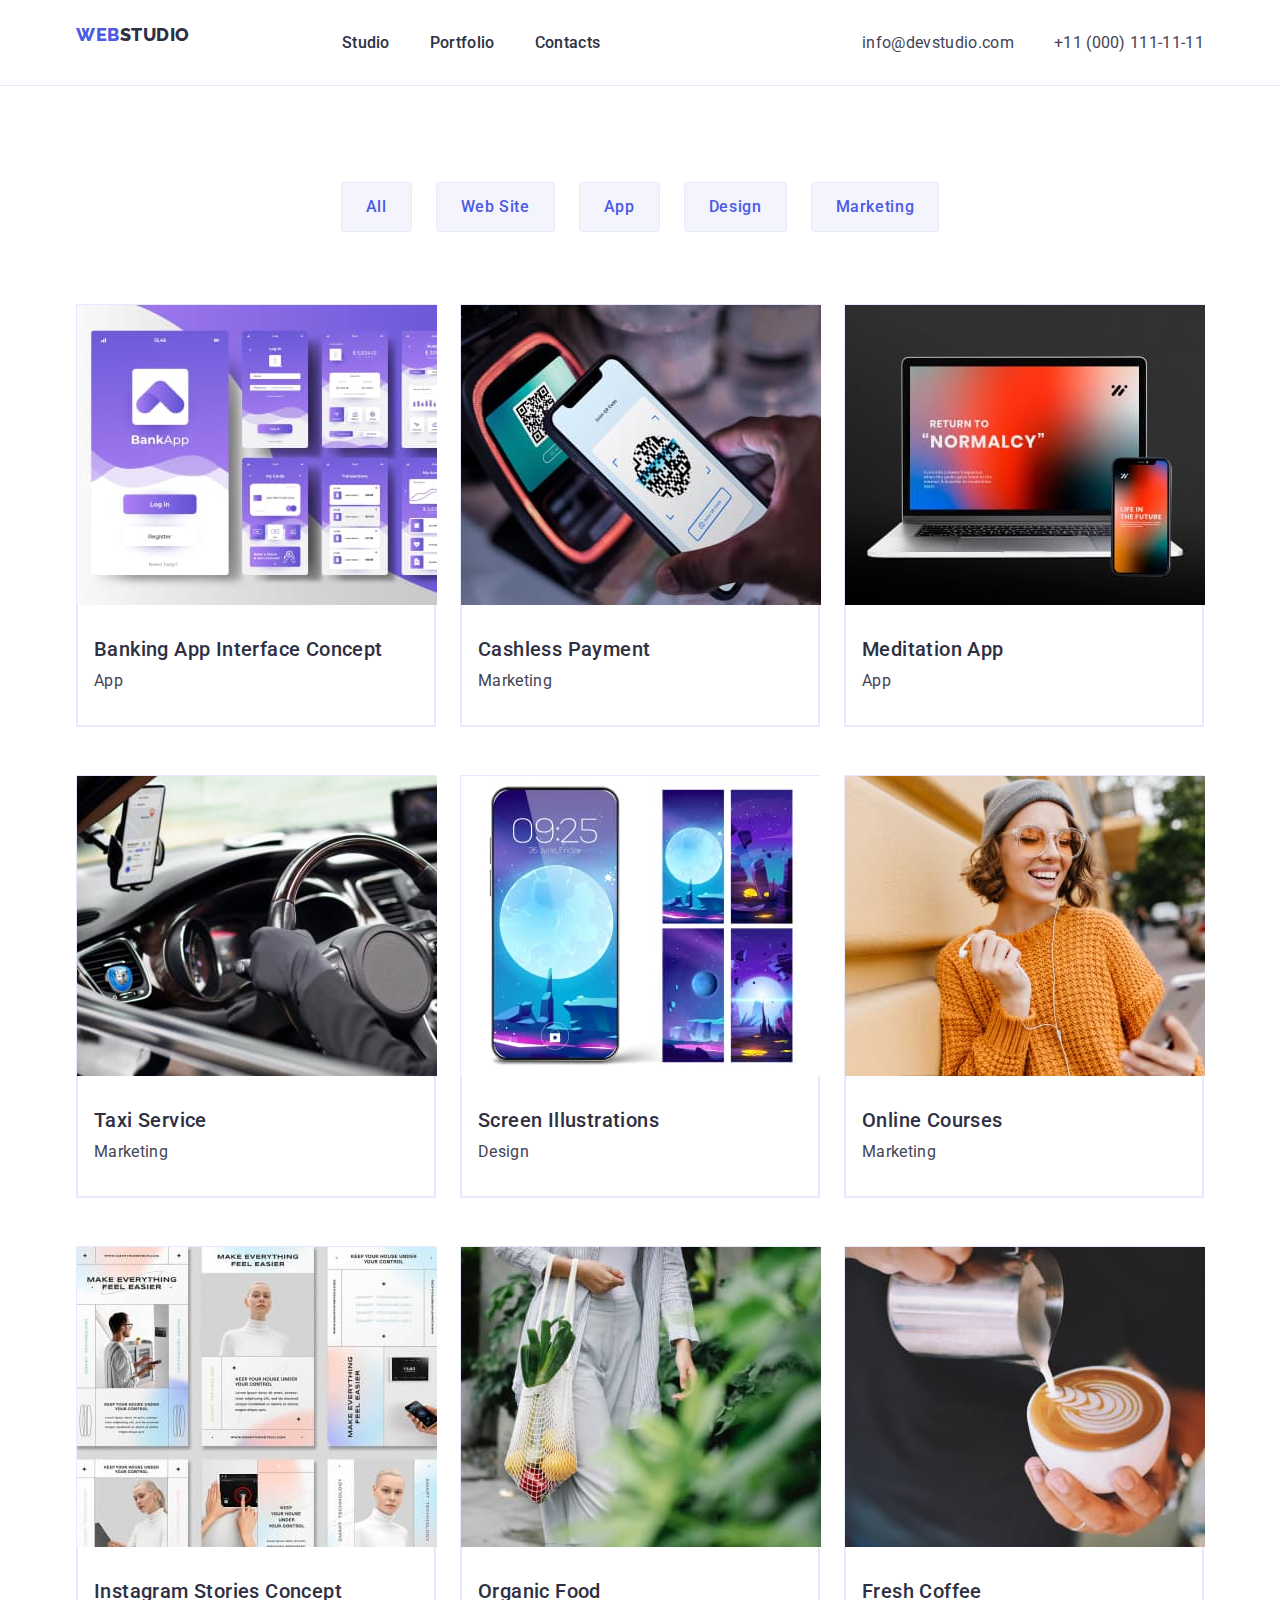
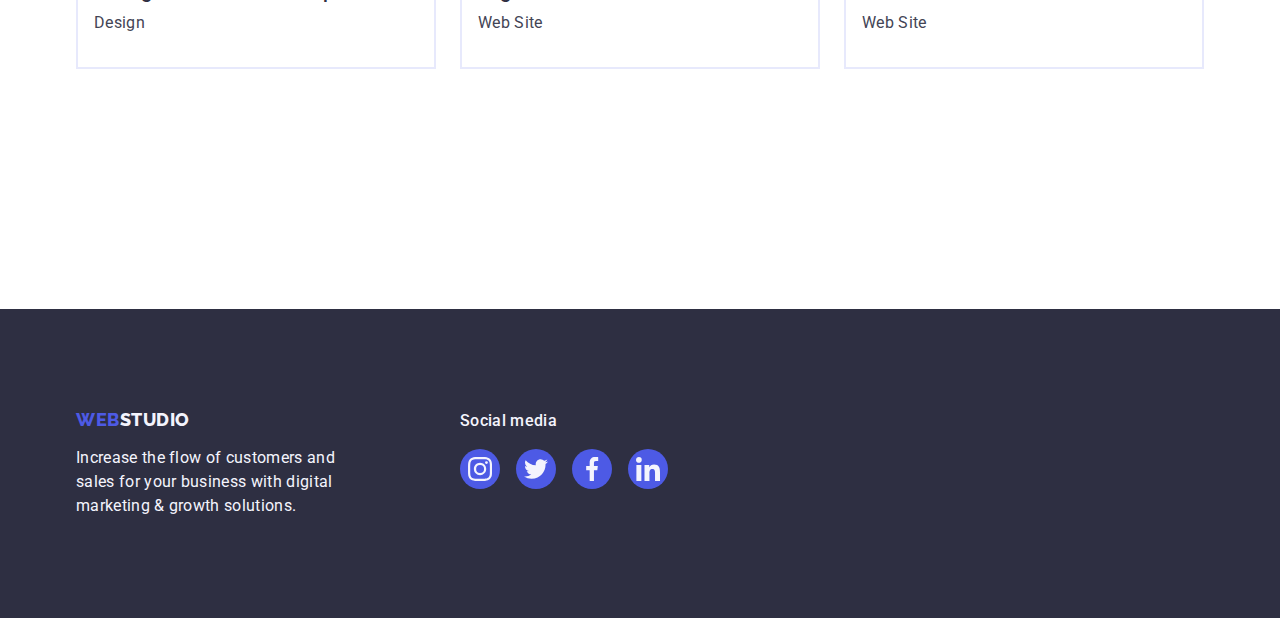
==== portfolio.html @ 10e0f99b "homework 4.1" ====
<!DOCTYPE html>
<html lang="en">

<head>
    <meta charset="UTF-8">
    <meta http-equiv="X-UA-Compatible" content="IE=edge">
    <meta name="viewport" content="width=device-width, initial-scale=1.0">
    <title>Document</title>
    <link rel="stylesheet"
        href="https://cdnjs.cloudflare.com/ajax/libs/modern-normalize/1.1.0/modern-normalize.min.css">
    <link rel="stylesheet" href="./css/styles.css">
    <link rel="preconnect" href="https://fonts.googleapis.com">
    <link rel="preconnect" href="https://fonts.gstatic.com" crossorigin>
    <link href="https://fonts.googleapis.com/css2?family=Raleway:wght@800&family=Roboto:wght@400;500;700&display=swap"
        rel="stylesheet">
</head>

<body>
    <!-- HEADER -->
    <header class="header">
        <div class="container page-header-cont">
            <nav class="navigation">
                <a class="logo-web link" href="./index.html">Web<span class="logo-studio link">Studio</span></a>
                <ul class="list menu">
                    <li class="menu-item"><a class="link menu-link" href="./index.html">Studio</a></li>
                    <li class="menu-item"><a class="link menu-link" href="./portfolio.html">Portfolio</a></li>
                    <li class="menu-item"><a class="link menu-link" href="">Contacts</a></li>
                </ul>
            </nav>
            <address class="adress">
                <ul class="list header-list">
                    <li class="item adress-item"><a class="link adress-link" href="mailto:info@devstudio.com">info@devstudio.com</a></li>
                    <li class="item"><a class="link adress-link" href="tel:+110001111111">+11 (000) 111-11-11</a></li>
                </ul>
            </address>
        </div>
            </header>
    <main>
        <section class="hero">
            <div class="container">
            <h1 hidden>RUBA</h1>
            <ul class="list porfolio-button">
                <li class="buttons-list"><button class="buttons" type="button">All</button></li>
                <li class="buttons-list"><button class="buttons" type="button">Web Site</button></li>
                <li class="buttons-list"><button class="buttons" type="button">App</button></li>
                <li class="buttons-list"><button class="buttons" type="button">Design</button></li>
                <li class="buttons-list"><button class="buttons" type="button">Marketing</button></li>
            </ul>
            <ul class="list portfolio-list">
                <li class="list-project">
                    <a class="link" href="">
                        <img src="./images/banking-interface.jpg" alt="app banking interface" width="360">
                        <div class="portfolio-img-character">
                        <h2 class="main-title">Banking App Interface Concept</h2>
                        <p class="paragraph">App</p>
                        </div>
                    </a>

                </li>
                <li class="list-project">
                    <a class="link" href="">
                        <img class="project-img" src="./images/payment.jpg" alt="pay phone" width="360">
                        <div class="portfolio-img-character">
                        <h2 class="main-title">Cashless Payment</h2>
                        <p class="paragraph">Marketing</p>
                        </div>
                    </a>

                </li>
                <li class="list-project">
                    <a class="link" href="">
                        <img class="project-img" src="./images/meditation-app.jpg" alt="phone with laptop" width="360">
                        <div class="portfolio-img-character">
                        <h2 class="main-title">Meditation App</h2>
                        <p class="paragraph">App</p>
                        </div>
                    </a>

                </li>
                <li class="list-project">
                    <a class="link" href="">
                        <img class="project-img" src="./images/taxi.jpg" alt="car with phone" width="360">
                        <div class="portfolio-img-character">
                        <h2 class="main-title">Taxi Service</h2>
                        <p class="paragraph">Marketing</p>
                        </div>
                    </a>

                </li>
                <li class="list-project">
                    <a class="link" href="">
                        <img class="project-img" src="./images/screen-illustration.jpg" alt="phone with illustration" width="360">
                        <div class="portfolio-img-character">
                        <h2 class="main-title">Screen Illustrations</h2>
                        <p class="paragraph">Design</p>
                        </div>
                    </a>

                </li>
                <li class="list-project">
                    <a class="link" href="">
                        <img class="project-img" src="./images/online-courses.jpg" alt="girl in sunglases" width="360">
                        <div class="portfolio-img-character">
                        <h2 class="main-title">Online Courses</h2>
                        <p class="paragraph">Marketing</p>
                        </div>
                    </a>

                </li>
                <li class="list-project">
                    <a class="link" href="">
                        <img class="project-img" src="./images/inst-stories.jpg" alt="instagram stories concept" width="360">
                        <div class="portfolio-img-character">
                        <h2 class="main-title">Instagram Stories Concept</h2>
                        <p class="paragraph">Design</p>
                        </div>
                    </a>

                </li>
                <li class="list-project">
                    <a class="link" href="">
                        <img class="project-img" src="./images/organic-food.jpg" alt="food in packet" width="360">
                        <div class="portfolio-img-character">
                        <h2 class="main-title">Organic Food</h2>
                        <p class="paragraph">Web Site</p>
                        </div>
                    </a>

                </li>
                <li class="list-project">
                    <a class="link" href="">
                        <img class="project-img" src="./images/fresh-coffee.jpg" alt="a cup of coffee" width="360">
                        <div class="portfolio-img-character">
                        <h2 class="main-title" >Fresh Coffee</h2>
                        <p class="paragraph">Web Site</p>
                        </div>
                    </a>

                </li>
            </ul>
        </div>
        </section>
    </main>
    <!-- Footer -->
    <footer class="footer">
        <div class="container cont-footer">
            <div class="main-info-footer">
                <a class=" link logo-footer" href="./index.html">Web<span
                        class="logo-studio-footer link">Studio</span></a>
                <p class="footer-p">Increase the flow of customers and sales for your business with digital marketing &
                    growth
                    solutions.</p>
            </div>
            <div class="contacts-icon-footer">
                <h2 class="footer-header">Social media</h2>
                <ul class="socials-footer">
                    <li class="social-items-footer list">
                        <a href="" class="social-link-footer" target=" blank" rel="noopener noreferrer">
                            <svg class="socials-icon-footer" width="24" height="24">
                                <use href="./images/icons.svg#icon-instagram2"></use>
                            </svg>
                        </a>
                    </li>
                    <li class="social-items-footer list">
                        <a href="" class="social-link-footer" target=" blank" rel="noopener noreferrer">
                            <svg class="socials-icon-footer" width="24" height="24">
                                <use href="./images/icons.svg#icon-twitter2"></use>
                            </svg>
                        </a>
                    </li>
                    <li class="social-items-footer list">
                        <a href="" class="social-link-footer" target=" blank" rel="noopener noreferrer">
                            <svg class="socials-icon-footer" width="24" height="24">
                                <use href="./images/icons.svg#icon-facebook2"></use>
                            </svg>
                        </a>
                    </li>
                    <li class="social-items-footer list">
                        <a href="" class="social-link-footer" target=" blank" rel="noopener noreferrer">
                            <svg class="socials-icon-footer" width="24" height="24">
                                <use href="./images/icons.svg#icon-linkedin2"></use>
                            </svg>
                        </a>
                    </li>
                </ul>
            </div>
        </div>
    </footer>
</body>

</html>
---- css/styles.css ----
:root {}

h1,
h2,
h3,
h4,
h5,
h6,
p {
    margin: 0;
}

ol,
ul {
    margin: 0;
    padding: 0;
}

img {
    display: block;
}

.list {
    list-style: none;
}

.link {
    text-decoration: none;
    cursor: pointer;
}

button {
    cursor: pointer;
}

.container {
    width: 1158px;
    margin-left: auto;
    margin-right: auto;
    padding-left: 15px;
    padding-right: 15px;
}


body {
    font-family: 'Roboto', sans-serif;
    color: #434455;
    background-color: #FFFFFF;
}

.main-title {
    font-weight: 500;
    font-size: 20px;
    line-height: 1.2;
    letter-spacing: 0.02em;
    color: #2E2F42;

    margin-bottom: 8px;

}

/* HEADER */
.header {
    padding-top: 24px;
    padding-bottom: 24px;
    border-bottom: 1px solid #e7e9fc
}

.page-header-cont {
    display: flex;
    align-items: center;
}

.navigation {
    display: flex;
    align-items: center;
}

.logo-web {
    font-family: 'Raleway';
    font-style: normal;
    font-size: 18px;
    font-weight: 800;
    font-size: 18px;
    line-height: 1.17;
    display: flex;
    align-items: center;
    letter-spacing: 0.03em;
    text-transform: uppercase;
    color: #4D5AE5;

    margin-right: 76px;

    margin-bottom: 16px;
}

.logo-studio {
    font-weight: 800;
    font-size: 18px;
    line-height: 1.17;
    display: flex;
    align-items: center;
    letter-spacing: 0.03em;
    text-transform: uppercase;
    color: #2E2F42;

    margin-right: 76px;
}

.menu-link {
    font-weight: 500;
    font-size: 16px;
    line-height: 24px;
    letter-spacing: 0.02em;
    color: #2E2F42;
    font-family: 'Roboto';

    padding: 24px 0;

}

.menu :not(:last-child) {
    margin-right: 40px;
}


.menu-link:hover,
.menu-link:focus {
    font-weight: 500;
    font-size: 16px;
    line-height: 24px;
    letter-spacing: 0.02em;
    color: #404BBF;
}

.menu {
    display: flex;
    align-items: center;
}


/* HEADER ADRESS */
.adress {
    font-style: normal;
    margin-left: auto;

}

.adress-link {
    font-size: 16px;
    line-height: 24px;
    letter-spacing: 0.02em;
    color: #434455;
}

.adress-link:hover,
.adress-link:focus {
    font-weight: 400;
    font-size: 16px;
    line-height: 24px;
    letter-spacing: 0.02em;
    color: #404BBF;
}

.header-list {
    display: flex;
    margin-right: auto;
}

.adress-item {
    margin-right: 40px;
}

/* First section */
.first-section {
    padding: 188px 0;
    text-align: center;
    background-image: linear-gradient(to right,
            rgba(46, 47, 66, 0.7),
            rgba(46, 47, 66, 0.7)),
        url(../images/people-office.jpg);

    background-repeat: no-repeat;
    background-position: center;
    background-size: cover;
}

.main-button {
    font-style: normal;
    font-weight: 500;
    font-size: 16px;
    line-height: 24px;
    display: flex;
    align-items: center;
    letter-spacing: 0.04em;
    color: #FFFFFF;
    background: #4D5AE5;

    padding: 16px 32px 16px 32px;
    min-width: 170px;
    display: block;
    min-width: 169px;
    height: 56px;
    border: none;
    border-radius: 4px;
    margin-left: 490px;
}

.main-button:hover,
.main-button:focus {
    background-color: #404BBF
}

.tags-h {
    font-weight: 700;
    font-size: 56px;
    line-height: 1.07;
    text-align: center;
    letter-spacing: 0.02em;
    color: #FFFFFF;

    max-width: 496px;
    margin-bottom: 48px;
    margin-left: 350px;
}

/* CHARACTERISTIC */
.second-section {
    padding: 120px 0;
}

.characteristic-list {
    display: flex;
}

.characteristic-list :not(:last-child) {
    margin-right: 24px;
}


.paragraph {
    font-size: 16px;
    line-height: 24px;
    letter-spacing: 0.02em;
    color: #434455;
}

.number-list-character {
    width: calc((100% - 72px) / 4);
}

.number-list-character::before {
    content: "";
    display: block;
    height: 112px;
    background: #F4F4FD;
    border-radius: 4px;
    background-size: contain;
    background-repeat: no-repeat;
    background-position: center;


    margin-bottom: 8px;
}

.number-list-character:nth-child(1)::before {
    background-image: url(../images/strategy.png);
}

.number-list-character:nth-child(2)::before {
    background-image: url(../images/punctuality.png);
}

.number-list-character:nth-child(3)::before {
    background-image: url(../images/delligence.png);
}

.number-list-character:nth-child(4)::before {
    background-image: url(../images/tehnologis.png);
}

/* WHAT ARE WE DOING */
.doing-list {
    display: flex;
    justify-content: center;
}

.doing-list :not(:last-child) {
    margin-right: 24px;
}

.doing-section {
    padding-bottom: 120px;

}

.title {
    font-weight: 700;
    font-size: 36px;
    line-height: 1.11;
    text-align: center;
    letter-spacing: 0.02em;
    text-transform: capitalize;
    color: #2E2F42;

    margin-bottom: 72px;
}

.doing-list-number {
    width: calc((100% - 48px) / 3);
}

/* OUR TEAM */
.our-team {
    padding: 120px 0;
    background: #F4F4FD;
}

.our-team-list {
    display: flex;
    background-color: #FFFFFF;

}

.our-team-list {
    gap: 24px;
}



.characteristic-team {
    padding: 32px 16px;
    border-radius: 0px 0px 4px 4px;
    background: #FFFFFF;
    box-shadow: 0px 1px 6px rgba(46, 47, 66, 0.08), 0px 1px 1px rgba(46, 47, 66, 0.16), 0px 2px 1px rgba(46, 47, 66, 0.08);
    border-radius: 0px 0px 4px 4px;
}

.first-list-punkt {
    text-align: center;
    width: calc((100% - 72px) / 4);
}

.socials {
    display: flex;
    gap: 24px;
    margin-top: 8px;
}

.social-link {
    width: 40px;
    height: 40px;
    background-color: #4D5AE5;
    display: flex;
    border-radius: 50%;
    align-items: center;
    justify-content: center;
    color: #F4F4FD;
}

.socials-icon {
    fill: currentColor;
}

.social-link:hover,
.social-link:focus {
    background-color: #404BBF;
}

/* CUSTOMERS */

.sec-cust {
    padding-bottom: 120px;
}

.customers {
    display: flex;
    list-style: none;
    align-items: center;
    justify-content: center;
    gap: 24px;
}

.link-customers {
    color: #8E8F99;
    border: 1px solid #8E8F99;
    border-radius: 4px;
    width: 168px;
    height: 88px;
    display: flex;
    align-items: center;
    justify-content: center;
}

.customers-icon {
    fill: currentColor;
}

.customers-icon:hover,
.customers-icon:focus {
    color: #404BBF;
}

.link-customers:hover,
.link-customers:focus {
    border-color: #404BBF;
}

/* FOOTER */


.footer {
    font-size: 16px;
    line-height: 24px;
    letter-spacing: 0.02em;
    color: #F4F4FD;
    background: #2E2F42;
    padding: 100px 0;
}

.footer-p {
    width: 264px;
}

.logo-studio-footer {
    font-family: 'Raleway', sans-serif;
    font-style: normal;
    font-weight: 800;
    font-size: 18px;
    line-height: 1.17;
    display: flex;
    align-items: center;
    letter-spacing: 0.03em;
    text-transform: uppercase;
    color: #F4F4FD;
}

.cont-footer {
    display: flex;
}
.footer-header {
    font-weight: 500;
    font-style: normal;
    font-size: 16px;
    line-height: 1.5;
    margin-bottom: 16px;
}

.socials-footer{
    display: flex;
    list-style: none;
    align-items: center;
    justify-content: center;
    gap: 16px;
}
.social-link-footer{
    width: 40px;
    height: 40px;
    background-color: #4D5AE5;
    display: flex;
    border-radius: 50%;
    align-items: center;
    justify-content: center;
    color: #F4F4FD;
}
.socials-icon-footer {
    fill: currentColor;
}

.social-link-footer:hover,
.social-link-footer:focus {
    background-color: #31D0AA;
}
.contacts-icon-footer{
    margin-left: 120px;
}

/* BUTTONS */


.buttons {
    font-weight: 500;
    font-size: 16px;
    line-height: 1.5;
    display: flex;
    align-items: center;
    text-align: center;
    letter-spacing: 0.04em;
    color: #4D5AE5;

    display: flex;
    flex-direction: row;
    align-items: flex-start;
    padding: 11px 23px;
    gap: 24px;
    background-color: #F4F4FD;
    border: 1px solid #e7e9fc;
    border-radius: 4px;
    padding: 12px 24px;
}

.buttons:hover,
.buttons:focus {
    color: #FFFFFF;
    background-color: #404BBF;
    border: 1px solid transparent;
}

.four-section {
    background-color: #F4F4FD;
}

.first-list-punkt {
    background-color: #FFFFFF;
}

/* PORTFOLIOHERO */
.hero {
    padding: 96px 0 120px;
}

.buttons-list {}

.porfolio-button {
    display: flex;
    align-items: center;
    gap: 24px;
    margin-bottom: 72px;
    justify-content: center;

}


.portfolio-list {
    display: flex;
    justify-content: center;
    flex-wrap: wrap;
    column-gap: 24px;
    row-gap: 48px;
}


.portfolio-list {
    padding-bottom: 120px;
}

.list-project {
    width: calc((100% - 48px) / 3);
    border: 1px solid #E7E9FC;
}

.portfolio-img-character {
    text-decoration: none;
    padding: 32px 16px;
    border: 1px solid #e7e9fc;
    border-top: none;
}

.logo-footer {
    display: inline-block;
    font-family: 'Raleway';
    font-style: normal;
    font-weight: 800;
    font-size: 18px;
    line-height: 21px;

    align-items: center;
    letter-spacing: 0.03em;
    text-transform: uppercase;
    color: #4D5AE5;

    flex: none;
    order: 0;
    flex-grow: 0;
    margin-bottom: 16px;
}


.logo-studio-footer {
    display: inline-block;
}
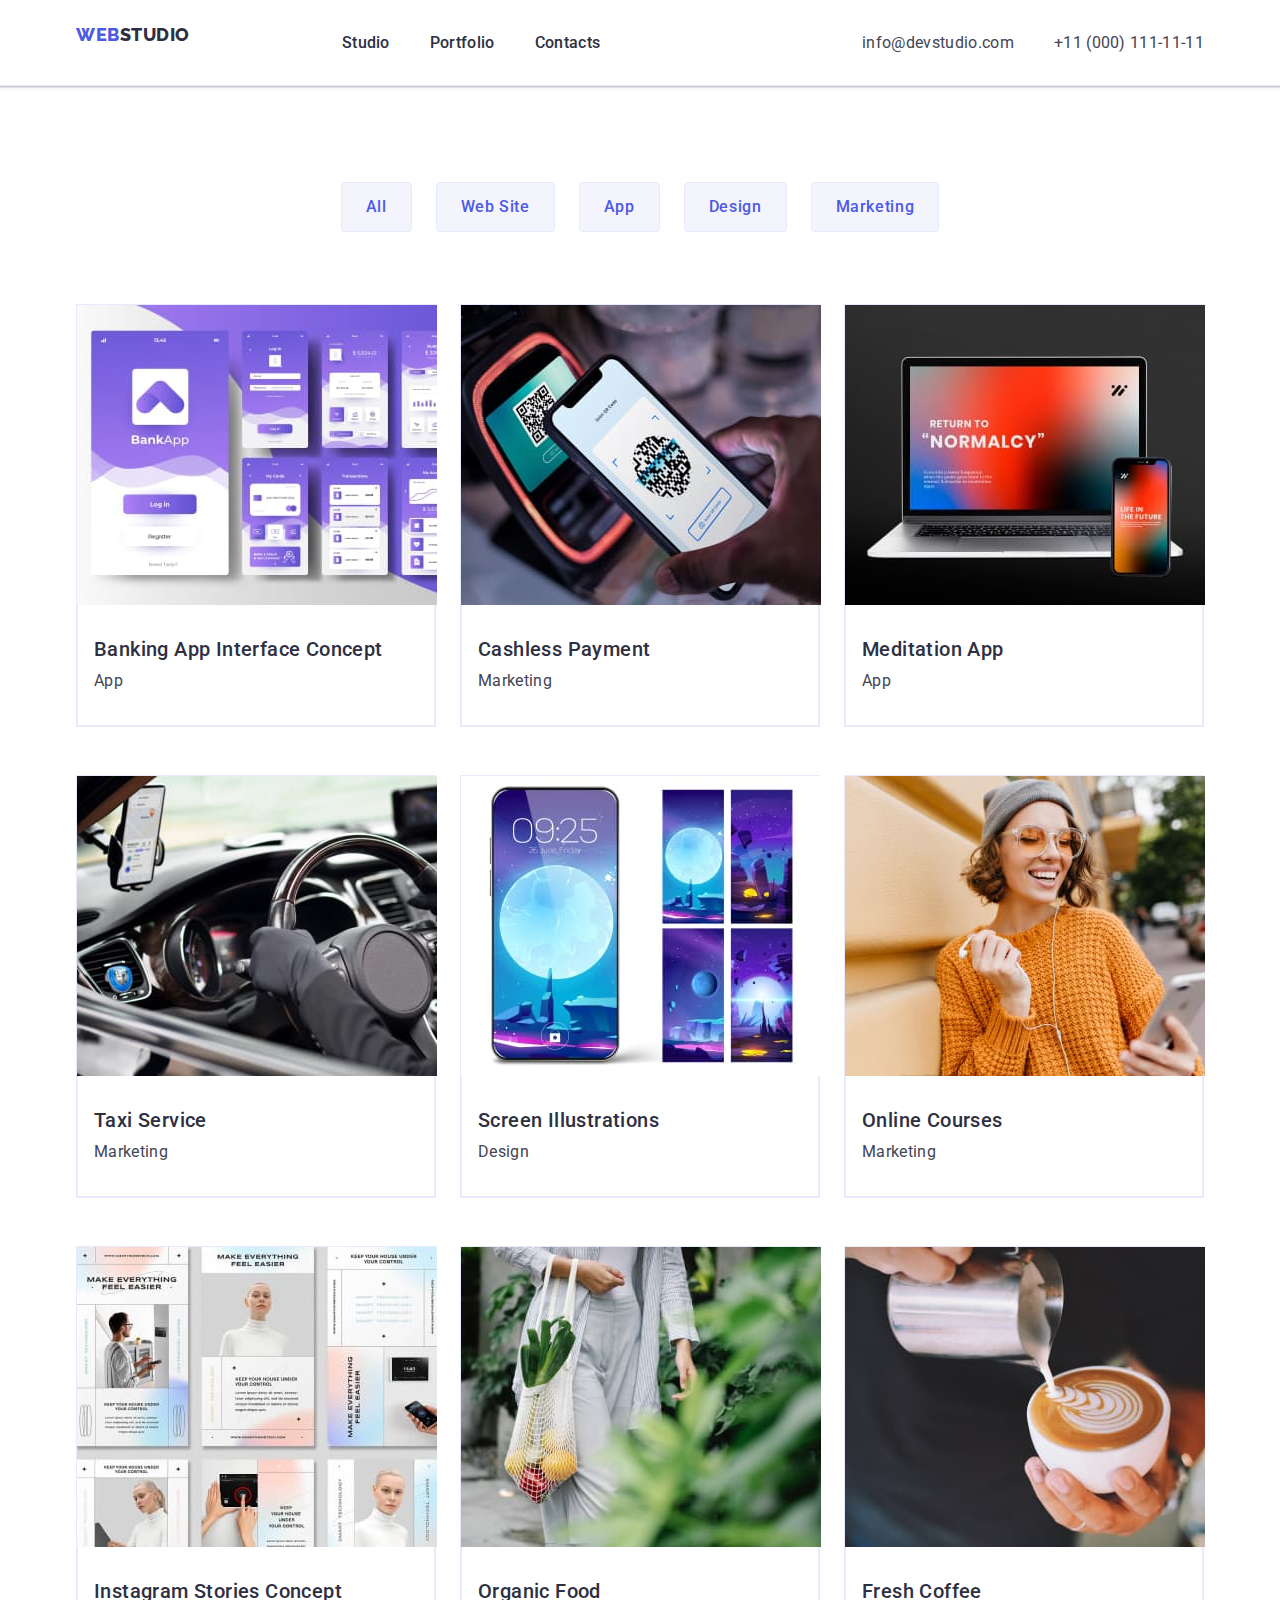
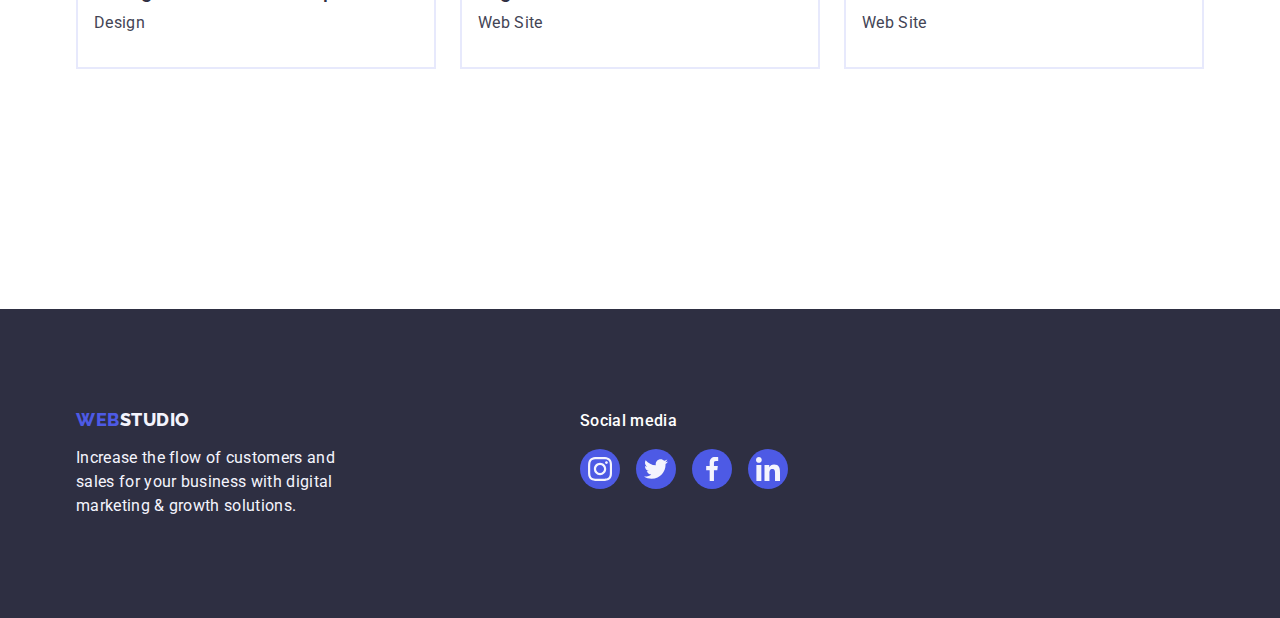
==== commit b3192965: "homeqork 4.3" ====
--- a/portfolio.html
+++ b/portfolio.html
@@ -48,7 +48,7 @@
             </ul>
             <ul class="list portfolio-list">
                 <li class="list-project">
-                    <a class="link" href="">
+                    <a class="link portfolio-link" href="">
                         <img src="./images/banking-interface.jpg" alt="app banking interface" width="360">
                         <div class="portfolio-img-character">
                         <h2 class="main-title">Banking App Interface Concept</h2>
@@ -58,7 +58,7 @@
 
                 </li>
                 <li class="list-project">
-                    <a class="link" href="">
+                    <a class="link portfolio-link" href="">
                         <img class="project-img" src="./images/payment.jpg" alt="pay phone" width="360">
                         <div class="portfolio-img-character">
                         <h2 class="main-title">Cashless Payment</h2>
@@ -68,7 +68,7 @@
 
                 </li>
                 <li class="list-project">
-                    <a class="link" href="">
+                    <a class="link portfolio-link" href="">
                         <img class="project-img" src="./images/meditation-app.jpg" alt="phone with laptop" width="360">
                         <div class="portfolio-img-character">
                         <h2 class="main-title">Meditation App</h2>
@@ -78,7 +78,7 @@
 
                 </li>
                 <li class="list-project">
-                    <a class="link" href="">
+                    <a class="link portfolio-link" href="">
                         <img class="project-img" src="./images/taxi.jpg" alt="car with phone" width="360">
                         <div class="portfolio-img-character">
                         <h2 class="main-title">Taxi Service</h2>
@@ -88,7 +88,7 @@
 
                 </li>
                 <li class="list-project">
-                    <a class="link" href="">
+                    <a class="link portfolio-link" href="">
                         <img class="project-img" src="./images/screen-illustration.jpg" alt="phone with illustration" width="360">
                         <div class="portfolio-img-character">
                         <h2 class="main-title">Screen Illustrations</h2>
@@ -98,7 +98,7 @@
 
                 </li>
                 <li class="list-project">
-                    <a class="link" href="">
+                    <a class="link portfolio-link" href="">
                         <img class="project-img" src="./images/online-courses.jpg" alt="girl in sunglases" width="360">
                         <div class="portfolio-img-character">
                         <h2 class="main-title">Online Courses</h2>
@@ -108,7 +108,7 @@
 
                 </li>
                 <li class="list-project">
-                    <a class="link" href="">
+                    <a class="link portfolio-link" href="">
                         <img class="project-img" src="./images/inst-stories.jpg" alt="instagram stories concept" width="360">
                         <div class="portfolio-img-character">
                         <h2 class="main-title">Instagram Stories Concept</h2>
@@ -118,7 +118,7 @@
 
                 </li>
                 <li class="list-project">
-                    <a class="link" href="">
+                    <a class="link portfolio-link" href="">
                         <img class="project-img" src="./images/organic-food.jpg" alt="food in packet" width="360">
                         <div class="portfolio-img-character">
                         <h2 class="main-title">Organic Food</h2>
@@ -128,7 +128,7 @@
 
                 </li>
                 <li class="list-project">
-                    <a class="link" href="">
+                    <a class="link portfolio-link" href="">
                         <img class="project-img" src="./images/fresh-coffee.jpg" alt="a cup of coffee" width="360">
                         <div class="portfolio-img-character">
                         <h2 class="main-title" >Fresh Coffee</h2>
@@ -152,33 +152,33 @@
                     solutions.</p>
             </div>
             <div class="contacts-icon-footer">
-                <h2 class="footer-header">Social media</h2>
+                <p class="footer-header">Social media</p>
                 <ul class="socials-footer">
                     <li class="social-items-footer list">
                         <a href="" class="social-link-footer" target=" blank" rel="noopener noreferrer">
                             <svg class="socials-icon-footer" width="24" height="24">
-                                <use href="./images/icons.svg#icon-instagram2"></use>
+                                <use href="./images/icon.svg#icon-instagram2"></use>
                             </svg>
                         </a>
                     </li>
                     <li class="social-items-footer list">
                         <a href="" class="social-link-footer" target=" blank" rel="noopener noreferrer">
                             <svg class="socials-icon-footer" width="24" height="24">
-                                <use href="./images/icons.svg#icon-twitter2"></use>
+                                <use href="./images/icon.svg#icon-twitter2"></use>
                             </svg>
                         </a>
                     </li>
                     <li class="social-items-footer list">
                         <a href="" class="social-link-footer" target=" blank" rel="noopener noreferrer">
                             <svg class="socials-icon-footer" width="24" height="24">
-                                <use href="./images/icons.svg#icon-facebook2"></use>
+                                <use href="./images/icon.svg#icon-facebook2"></use>
                             </svg>
                         </a>
                     </li>
                     <li class="social-items-footer list">
                         <a href="" class="social-link-footer" target=" blank" rel="noopener noreferrer">
                             <svg class="socials-icon-footer" width="24" height="24">
-                                <use href="./images/icons.svg#icon-linkedin2"></use>
+                                <use href="./images/icon.svg#icon-linkedin2"></use>
                             </svg>
                         </a>
                     </li>
--- a/css/styles.css
+++ b/css/styles.css
@@ -63,7 +63,8 @@
 .header {
     padding-top: 24px;
     padding-bottom: 24px;
-    border-bottom: 1px solid #e7e9fc
+    border-bottom: 1px solid #e7e9fc;
+    box-shadow: 0px 2px 1px rgba(46, 47, 66, 0.08), 0px 1px 1px rgba(46, 47, 66, 0.16), 0px 1px 6px rgba(46, 47, 66, 0.08);
 }
 
 .page-header-cont {
@@ -173,12 +174,10 @@
 
 /* First section */
 .first-section {
+    max-width: 1440px;
     padding: 188px 0;
     text-align: center;
-    background-image: linear-gradient(to right,
-            rgba(46, 47, 66, 0.7),
-            rgba(46, 47, 66, 0.7)),
-        url(../images/people-office.jpg);
+    background-image: linear-gradient(rgba(46, 47, 66, 0.7), rgba(46, 47, 66, 0.7)), url(../images/people-office.jpg);
 
     background-repeat: no-repeat;
     background-position: center;
@@ -246,10 +245,19 @@
 }
 
 .number-list-character {
-    width: calc((100% - 72px) / 4);
-}
-
-.number-list-character::before {
+    display: flex;
+    align-items: center;
+    justify-content: center;
+    height: 112px;
+    background-color: #f4f4fd;
+    margin-bottom: 8px;
+    border-radius: 4px;
+    margin-bottom: 8px;
+
+
+}
+
+/* .number-list-character::before {
     content: "";
     display: block;
     height: 112px;
@@ -261,7 +269,7 @@
 
 
     margin-bottom: 8px;
-}
+} */
 
 .number-list-character:nth-child(1)::before {
     background-image: url(../images/strategy.png);
@@ -329,7 +337,7 @@
 
 
 .characteristic-team {
-    padding: 32px 16px;
+    padding: 32px 0;
     border-radius: 0px 0px 4px 4px;
     background: #FFFFFF;
     box-shadow: 0px 1px 6px rgba(46, 47, 66, 0.08), 0px 1px 1px rgba(46, 47, 66, 0.16), 0px 2px 1px rgba(46, 47, 66, 0.08);
@@ -339,12 +347,20 @@
 .first-list-punkt {
     text-align: center;
     width: calc((100% - 72px) / 4);
-}
+    background-color: #FFFFFF;
+
+    box-shadow: 0px 1px 6px rgba(46, 47, 66, 0.08), 0px 1px 1px rgba(46, 47, 66, 0.16), 0px 2px 1px rgba(46, 47, 66, 0.08);
+    border-radius: 0px 0px 4px 4px;
+    ;
+}
+
 
 .socials {
     display: flex;
     gap: 24px;
     margin-top: 8px;
+
+    justify-content: center;
 }
 
 .social-link {
@@ -370,41 +386,42 @@
 /* CUSTOMERS */
 
 .sec-cust {
-    padding-bottom: 120px;
+    padding: 120px 0;
 }
 
 .customers {
     display: flex;
-    list-style: none;
-    align-items: center;
-    justify-content: center;
     gap: 24px;
 }
 
+.list-customers {
+    width: calc((100% - 120px) / 6);
+    height: 88px;
+}
+
 .link-customers {
-    color: #8E8F99;
-    border: 1px solid #8E8F99;
+    width: 168px;
+
+    width: 100%;
+    height: 100%;
+    border: 1px solid #8e8f99;
     border-radius: 4px;
-    width: 168px;
-    height: 88px;
-    display: flex;
-    align-items: center;
-    justify-content: center;
+    display: flex;
+    align-items: center;
+    justify-content: center;
+    color: #8e8f99;
+}
+
+.link-customers:hover,
+.link-customers:focus {
+    border-color: #404bbf;
+    color: #404bbf;
 }
 
 .customers-icon {
     fill: currentColor;
 }
 
-.customers-icon:hover,
-.customers-icon:focus {
-    color: #404BBF;
-}
-
-.link-customers:hover,
-.link-customers:focus {
-    border-color: #404BBF;
-}
 
 /* FOOTER */
 
@@ -436,24 +453,32 @@
 }
 
 .cont-footer {
-    display: flex;
-}
+    align-items: baseline;
+    display: flex;
+}
+
+.main-info-footer {
+    margin-right: 120px;
+}
+
 .footer-header {
     font-weight: 500;
-    font-style: normal;
-    font-size: 16px;
+    font-size: 16;
     line-height: 1.5;
+    letter-spacing: 0.02em;
+    color: #FFFFFF;
     margin-bottom: 16px;
 }
 
-.socials-footer{
+.socials-footer {
     display: flex;
     list-style: none;
     align-items: center;
     justify-content: center;
     gap: 16px;
 }
-.social-link-footer{
+
+.social-link-footer {
     width: 40px;
     height: 40px;
     background-color: #4D5AE5;
@@ -463,6 +488,7 @@
     justify-content: center;
     color: #F4F4FD;
 }
+
 .socials-icon-footer {
     fill: currentColor;
 }
@@ -471,7 +497,8 @@
 .social-link-footer:focus {
     background-color: #31D0AA;
 }
-.contacts-icon-footer{
+
+.contacts-icon-footer {
     margin-left: 120px;
 }
 
@@ -504,6 +531,7 @@
     color: #FFFFFF;
     background-color: #404BBF;
     border: 1px solid transparent;
+    box-shadow: 0px 3px 1px rgba(0, 0, 0, 0.1), 0px 2px 1px rgba(0, 0, 0, 0.08), 0px 2px 2px rgba(0, 0, 0, 0.12);
 }
 
 .four-section {
@@ -554,6 +582,15 @@
     padding: 32px 16px;
     border: 1px solid #e7e9fc;
     border-top: none;
+}
+
+.portfolio-link {
+    display: block;
+}
+
+.portfolio-link :hover,
+.portfolio-link :focus {
+    box-shadow: 0px 1px 6px rgba(46, 47, 66, 0.08), 0px 1px 1px rgba(46, 47, 66, 0.16), 0px 2px 1px rgba(46, 47, 66, 0.08);
 }
 
 .logo-footer {
@@ -578,5 +615,4 @@
 
 .logo-studio-footer {
     display: inline-block;
-}
-
+}